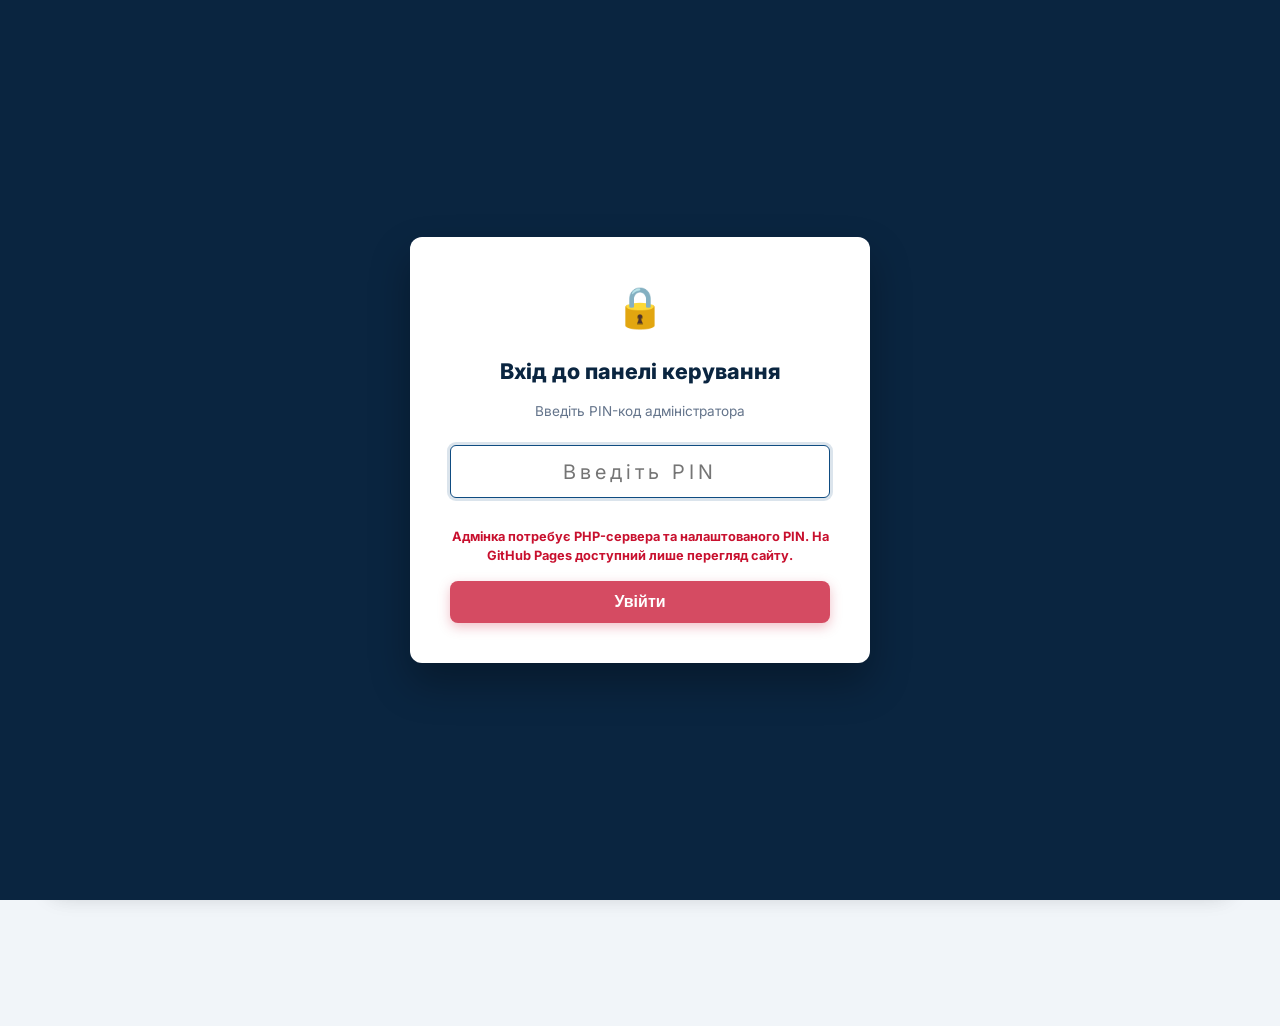
==== admin/index.html @ 30feb424 "new" ====
<!DOCTYPE html>
<html lang="uk">
<head>
  <meta charset="UTF-8">
  <meta name="robots" content="noindex, nofollow">
  <meta name="viewport" content="width=device-width, initial-scale=1.0">
  <title>Панель керування | ТОВ «ПРОФДЕЗІНФЕКЦІЯ ЗАКАРПАТТЯ»</title>
  <link rel="stylesheet" href="admin.css">
  <link href="https://fonts.googleapis.com/css2?family=Inter:wght@400;500;600;700;800&display=swap" rel="stylesheet">
</head>
<body>

  <!-- Захисний екран авторизації -->
  <div class="admin-lock-screen" id="adminLockScreen">
    <div class="lock-box">
      <div style="font-size: 2.5rem; margin-bottom: 0.5rem;">🔒</div>
      <h2 style="font-size: 1.35rem; font-weight: 800; color: var(--admin-dark); margin-bottom: 0.5rem;">
        Вхід до панелі керування
      </h2>
      <p style="font-size: 0.85rem; color: var(--admin-muted); margin-bottom: 1.5rem;">
        Введіть PIN-код адміністратора
      </p>
      <input type="password" id="adminPinInput" class="admin-input" placeholder="Введіть PIN" style="text-align: center; font-size: 1.25rem; letter-spacing: 0.2em; margin-bottom: 1rem;" autofocus>
      <p id="adminPinError" style="display: none; color: var(--admin-danger); font-size: 0.8rem; font-weight: 700; margin-bottom: 1rem;">
        Невірний PIN-код! Спробуйте ще раз.
      </p>
      <button type="button" id="adminLoginBtn" class="save-btn" style="width: 100%; justify-content: center;">
        Увійти
      </button>
    </div>
  </div>

  <!-- Верхній рядок адмінки -->
  <header class="admin-header">
    <div class="admin-header-title">
      <img src="../logo.png" alt="Логотип" style="width: 38px; height: 38px; border-radius: 50%; object-fit: contain; box-shadow: 0 2px 6px rgba(0,0,0,0.25);">
      <span>ПРОФДЕЗІНФЕКЦІЯ ЗАКАРПАТТЯ</span>
      <span class="admin-badge">Панель керування</span>
    </div>
    <div class="admin-nav">
      <a href="../index.html" target="_blank">🌐 Відкрити сайт</a>
      <button type="button" id="adminLogoutBtn">Вийти</button>
    </div>
  </header>

  <!-- Основний контейнер -->
  <div class="admin-container">
    <div class="admin-tabs">
      <button class="tab-btn active" data-tab="tab-contacts">📞 Контакти та Реквізити</button>
      <button class="tab-btn" data-tab="tab-socials">💬 Соцмережі та Месенджери</button>
      <button class="tab-btn" data-tab="tab-home">✨ Головна / Довіра</button>
      <button class="tab-btn" data-tab="tab-services">🛠️ Послуги</button>
      <button class="tab-btn" data-tab="tab-products">📦 Товари</button>
      <button class="tab-btn" data-tab="tab-orders">📥 Заявки <span class="tab-count" id="ordersNewCount" hidden>0</span></button>
      <button class="tab-btn" data-tab="tab-telegram">✈️ Telegram-бот</button>
      <button class="tab-btn" data-tab="tab-security">🔐 Безпека</button>
    </div>

    <!-- Вкладка 1: Контакти та Реквізити -->
    <div class="tab-content active" id="tab-contacts">
      <div class="admin-card">
        <div class="admin-card-title">Офіційні реквізити компанії</div>
        <div class="form-grid">
          <div>
            <label class="admin-label">Назва компанії (укр):</label>
            <input type="text" id="c_name" class="admin-input">
          </div>
          <div>
            <label class="admin-label">Міжнародна назва (англ):</label>
            <input type="text" id="c_nameEn" class="admin-input">
          </div>
          <div>
            <label class="admin-label">Код ЄДРПОУ:</label>
            <input type="text" id="c_edrpou" class="admin-input">
          </div>
          <div>
            <label class="admin-label">Виписка з ЄДР:</label>
            <input type="text" id="c_extract" class="admin-input">
          </div>
          <div>
            <label class="admin-label">Керівник (Директор):</label>
            <input type="text" id="c_director" class="admin-input">
          </div>
          <div>
            <label class="admin-label">Регіон діяльності:</label>
            <input type="text" id="c_region" class="admin-input">
          </div>
          <div class="form-group-full">
            <label class="admin-label">Юридична та фактична адреса:</label>
            <input type="text" id="c_address" class="admin-input">
          </div>
        </div>
      </div>

      <div class="admin-card">
        <div class="admin-card-title">Телефони та зв'язок</div>
        <div class="form-grid">
          <div>
            <label class="admin-label">Основний номер телефону (гаряча лінія):</label>
            <input type="text" id="c_phone1" class="admin-input">
          </div>
          <div>
            <label class="admin-label">Додатковий номер телефону:</label>
            <input type="text" id="c_phone2" class="admin-input">
          </div>
          <div>
            <label class="admin-label">Офіційний Email:</label>
            <input type="email" id="c_email" class="admin-input">
          </div>
          <div>
            <label class="admin-label">Графік роботи:</label>
            <input type="text" id="c_workHours" class="admin-input">
          </div>
        </div>
      </div>
    </div>

    <!-- Вкладка 2: Соцмережі та Месенджери -->
    <div class="tab-content" id="tab-socials">
      <div class="admin-card">
        <div class="admin-card-title">Посилання для швидкого зв'язку (Месенджери)</div>
        <p style="font-size: 0.85rem; color: var(--admin-muted); margin-bottom: 1.5rem;">
          Ці посилання використовуються в плаваючих кнопках сайту, шапці та контактних блоках.
        </p>
        <div class="form-grid">
          <div>
            <label class="admin-label">Viber (формат посилання або номер):</label>
            <input type="text" id="s_viber" class="admin-input" placeholder="viber://chat?number=%2B380677447749">
          </div>
          <div>
            <label class="admin-label">Telegram (посилання на чат або контакт):</label>
            <input type="text" id="s_telegram" class="admin-input" placeholder="https://t.me/+380677447749">
          </div>
          <div>
            <label class="admin-label">WhatsApp (посилання wa.me):</label>
            <input type="text" id="s_whatsapp" class="admin-input" placeholder="https://wa.me/380677447749">
          </div>
          <div>
            <label class="admin-label">Facebook сторінка:</label>
            <input type="text" id="s_facebook" class="admin-input" placeholder="https://facebook.com/...">
          </div>
          <div class="form-group-full">
            <label class="admin-label">Instagram профіль:</label>
            <input type="text" id="s_instagram" class="admin-input" placeholder="https://instagram.com/...">
          </div>
        </div>
      </div>
    </div>

    <!-- Вкладка 3: Послуги -->
    <div class="tab-content" id="tab-home">
      <div class="admin-card">
        <div class="admin-card-title">Блок «Нам довіряють» на головній</div>
        <p class="admin-help">Тут краще показувати факти: стандарти, географію, документи та категорії клієнтів. Не додавайте логотипи чи назви клієнтів без їхньої згоди.</p>
        <div class="form-grid">
          <div>
            <label class="admin-label">Надзаголовок:</label>
            <input type="text" id="t_eyebrow" class="admin-input">
          </div>
          <div>
            <label class="admin-label">Заголовок:</label>
            <input type="text" id="t_title" class="admin-input">
          </div>
          <div class="form-group-full">
            <label class="admin-label">Підзаголовок:</label>
            <textarea id="t_subtitle" class="admin-textarea" rows="2"></textarea>
          </div>
        </div>
      </div>
      <div class="admin-card">
        <div class="admin-card-title">Переваги / підтвердження довіри</div>
        <div id="trustListContainer"></div>
        <button type="button" class="add-item-btn" onclick="addNewTrustItem()">+ Додати пункт</button>
      </div>
    </div>

    <!-- Вкладка 3: Послуги -->
    <div class="tab-content" id="tab-services">
      <div class="admin-card">
        <div class="admin-card-title">Редагування послуг</div>
        <p class="admin-label">Зміни застосовуються до наявних карток за їх ID. Нові картки й докладні сторінки потребують змін у HTML; додавання запису тут саме по собі їх не створює.</p>
        <div id="servicesListContainer"></div>
        <button type="button" class="add-item-btn" onclick="addNewService()">+ Додати нову послугу</button>
      </div>
    </div>

    <!-- Вкладка 4: Товари -->
    <div class="tab-content" id="tab-products">
      <div class="admin-card">
        <div class="admin-card-title">Редагування товарів та обладнання</div>
        <p class="admin-label">Зміни застосовуються до наявних карток за їх ID. Додавання чи видалення записів потребує відповідних змін у HTML-картках сайту.</p>
        <div id="productsListContainer"></div>
        <button type="button" class="add-item-btn" onclick="addNewProduct()">+ Додати новий товар</button>
      </div>
    </div>

    <div class="tab-content" id="tab-orders">
      <div class="admin-card">
        <div class="orders-heading">
          <div>
            <div class="admin-card-title" style="margin-bottom: 0.35rem; border: 0; padding: 0;">Заявки з сайту</div>
            <p class="admin-help" id="ordersSummary">Завантаження заявок…</p>
          </div>
          <button type="button" class="download-btn" id="ordersRefreshBtn">↻ Оновити</button>
        </div>
        <div id="ordersContainer" class="orders-container"></div>
      </div>
    </div>

    <div class="tab-content" id="tab-telegram">
      <div class="admin-card">
        <div class="admin-card-title">Сповіщення про нові заявки в Telegram</div>
        <p class="admin-help">Після налаштування кожна нова заявка одночасно збережеться в адмінці та надійде в обраний чат Telegram. Токен зберігається окремо на PHP-сервері й не потрапляє в публічний файл сайту.</p>
        <div class="form-grid">
          <div>
            <label class="admin-label">Токен бота:</label>
            <input type="password" id="tg_botToken" class="admin-input" placeholder="123456:ABC-DEF…" autocomplete="new-password">
          </div>
          <div>
            <label class="admin-label">Chat ID / ID групи:</label>
            <input type="text" id="tg_chatId" class="admin-input" placeholder="Наприклад: -1001234567890">
          </div>
        </div>
        <div class="telegram-actions">
          <button type="button" id="telegramSaveBtn" class="save-btn">Зберегти Telegram</button>
          <span id="telegramStatus" class="admin-help"></span>
        </div>
        <ol class="admin-steps">
          <li>Створіть бота через <strong>@BotFather</strong> та скопіюйте токен.</li>
          <li>Додайте бота в особистий чат або групу й надішліть йому будь-яке повідомлення.</li>
          <li>Вставте токен і Chat ID сюди та натисніть «Зберегти Telegram».</li>
        </ol>
      </div>
    </div>

    <div class="tab-content" id="tab-security">
      <div class="admin-card">
        <div class="admin-card-title">Зміна PIN-коду адмінки</div>
        <p class="admin-help">Для захисту заявок використовуйте унікальний PIN щонайменше з 6 цифр. Сервер зберігає лише його хеш.</p>
        <div class="form-grid">
          <div>
            <label class="admin-label">Новий PIN:</label>
            <input type="password" id="newAdminPin" class="admin-input" inputmode="numeric" autocomplete="new-password" placeholder="Мінімум 6 цифр">
          </div>
          <div>
            <label class="admin-label">Повторіть PIN:</label>
            <input type="password" id="confirmAdminPin" class="admin-input" inputmode="numeric" autocomplete="new-password" placeholder="Повторіть PIN">
          </div>
        </div>
        <div class="telegram-actions">
          <button type="button" id="changePinBtn" class="save-btn">Оновити PIN</button>
          <span id="pinStatus" class="admin-help"></span>
        </div>
      </div>
    </div>

    <!-- Нижня плаваюча панель збереження -->
    <div class="admin-action-bar">
      <div class="admin-save-actions">
        <button type="button" id="adminSaveBtn" class="save-btn">💾 Зберегти зміни</button>
        <button type="button" id="adminDownloadBtn" class="download-btn">📥 Завантажити JSON</button>
        <span id="adminSaveState" class="save-state">Усі зміни збережені</span>
      </div>
      <div>
        <button type="button" id="adminResetBtn" style="background: none; border: none; color: var(--admin-danger); font-weight: 600; cursor: pointer;">
          Скинути кеш
        </button>
      </div>
    </div>
  </div>

  <script src="admin.js"></script>
</body>
</html>
---- admin/admin.css ----
/* ==========================================================================
   Адмін-панель для ТОВ «ПРОФДЕЗІНФЕКЦІЯ ЗАКАРПАТТЯ»
   Стилі інтерфейсу адміністратора
   ========================================================================== */

:root {
  --admin-primary: #0F4C81;
  --admin-dark: #0A2540;
  --admin-accent: #C8102E;
  --admin-danger: #C8102E;
  --admin-bg: #F1F5F9;
  --admin-card: #FFFFFF;
  --admin-border: #CBD5E1;
  --admin-text: #1E293B;
  --admin-muted: #64748B;
  --radius: 12px;
}

body {
  font-family: 'Inter', -apple-system, sans-serif;
  background-color: var(--admin-bg);
  color: var(--admin-text);
  margin: 0;
  padding: 0;
  line-height: 1.5;
}

.admin-header {
  background: var(--admin-dark);
  color: #FFFFFF;
  padding: 0.8rem 2rem;
  display: flex;
  justify-content: space-between;
  align-items: center;
  box-shadow: 0 2px 10px rgba(0,0,0,0.15);
}

.admin-header-title {
  font-size: 1.25rem;
  font-weight: 800;
  display: flex;
  align-items: center;
  gap: 0.75rem;
}

.admin-badge {
  background: var(--admin-accent);
  color: #FFFFFF;
  font-size: 0.7rem;
  font-weight: 800;
  padding: 0.2rem 0.6rem;
  border-radius: 99px;
  text-transform: uppercase;
}

.admin-nav {
  display: flex;
  gap: 0.75rem;
}

.admin-nav a, .admin-nav button {
  color: #E2E8F0;
  text-decoration: none;
  font-size: 0.875rem;
  font-weight: 600;
  padding: 0.4rem 0.8rem;
  border-radius: 6px;
  background: rgba(255,255,255,0.08);
  border: none;
  cursor: pointer;
  transition: all 0.2s;
}

.admin-nav a:hover, .admin-nav button:hover {
  background: var(--admin-accent);
  color: #fff;
}

.admin-container {
  max-width: 1180px;
  margin: 1.25rem auto 2rem;
  padding: 0 1.5rem;
}

/* Tabs */
.admin-tabs {
  display: flex;
  gap: 0.5rem;
  margin-bottom: 1rem;
  border-bottom: 1px solid #E2E8F0;
  padding: 0.35rem;
  background: rgba(255, 255, 255, 0.72);
  border-radius: var(--radius);
  overflow-x: auto;
}

.tab-btn {
  min-height: 40px;
  padding: 0.5rem 0.85rem;
  background: transparent;
  border: 1px solid transparent;
  border-radius: 8px;
  font-weight: 700;
  color: var(--admin-muted);
  cursor: pointer;
  display: flex;
  align-items: center;
  gap: 0.5rem;
  transition: all 0.2s;
  white-space: nowrap;
}

.tab-btn.active {
  background: var(--admin-primary);
  color: #FFFFFF;
  border-color: var(--admin-primary);
}

.tab-btn:hover:not(.active) { background: #F1F5F9; color: var(--admin-primary); }

.tab-content {
  display: none;
}

.tab-content.active {
  display: block;
}

/* Cards */
.admin-card {
  background: #FFFFFF;
  border-radius: var(--radius);
  border: 1px solid #E2E8F0;
  box-shadow: 0 8px 20px rgba(15, 35, 55, 0.045);
  padding: 1.5rem;
  margin-bottom: 1rem;
}

.admin-card-title {
  font-size: 1.2rem;
  font-weight: 800;
  color: var(--admin-primary);
  margin-bottom: 1.25rem;
  display: flex;
  align-items: center;
  gap: 0.5rem;
  border-bottom: 1px solid #F1F5F9;
  padding-bottom: 0.75rem;
}

.form-grid {
  display: grid;
  grid-template-columns: 1fr 1fr;
  gap: 1rem;
}

.form-group-full {
  grid-column: 1 / -1;
}

.admin-label {
  display: block;
  font-size: 0.85rem;
  font-weight: 700;
  color: var(--admin-text);
  margin-bottom: 0.35rem;
}

.admin-help {
  font-size: 0.875rem;
  color: var(--admin-muted);
  line-height: 1.55;
  margin: 0 0 1.25rem;
}

.tab-count {
  display: inline-grid;
  place-items: center;
  min-width: 1.25rem;
  height: 1.25rem;
  padding: 0 0.25rem;
  border-radius: 99px;
  background: #DC2626;
  color: #fff;
  font-size: 0.7rem;
}

.orders-heading, .telegram-actions {
  display: flex;
  justify-content: space-between;
  align-items: center;
  gap: 1rem;
}

.orders-container { overflow-x: auto; }

.orders-table {
  width: 100%;
  border-collapse: collapse;
  min-width: 760px;
  font-size: 0.85rem;
}

.orders-table th, .orders-table td {
  padding: 0.85rem 0.7rem;
  border-bottom: 1px solid #E2E8F0;
  text-align: left;
  vertical-align: top;
}

.orders-table th { color: var(--admin-muted); font-size: 0.75rem; text-transform: uppercase; }
.orders-table tr.is-new { background: #ECFDF5; }
.order-client { font-weight: 800; color: var(--admin-dark); }
.order-meta { color: var(--admin-muted); margin-top: 0.2rem; }
.order-status { padding: 0.45rem 0.5rem; font: inherit; border: 1px solid var(--admin-border); border-radius: 6px; background: #fff; }
.empty-orders { padding: 2rem; text-align: center; color: var(--admin-muted); background: #F8FAFC; border-radius: 8px; }
.telegram-actions { margin-top: 1.25rem; justify-content: flex-start; }
.admin-steps { color: var(--admin-muted); font-size: 0.875rem; line-height: 1.75; padding-left: 1.25rem; margin: 1.5rem 0 0; }

.admin-input, .admin-textarea {
  width: 100%;
  box-sizing: border-box;
  min-height: 42px;
  padding: 0.65rem 0.8rem;
  border: 1.5px solid var(--admin-border);
  border-radius: 6px;
  font-size: 0.95rem;
  color: var(--admin-text);
  background: #F8FAFC;
  transition: all 0.2s;
}

.admin-input:focus, .admin-textarea:focus {
  border-color: var(--admin-primary);
  background: #FFFFFF;
  outline: none;
  box-shadow: 0 0 0 3px rgba(15, 76, 129, 0.15);
}

/* Save Bar */
.admin-action-bar {
  position: sticky;
  bottom: 1rem;
  background: #FFFFFF;
  border: 1px solid #CBD5E1;
  box-shadow: 0 10px 25px rgba(0,0,0,0.15);
  border-radius: var(--radius);
  padding: 0.8rem 1rem;
  display: flex;
  justify-content: space-between;
  align-items: center;
  z-index: 100;
  margin-top: 2rem;
}

.save-btn {
  background: var(--admin-accent);
  color: #FFFFFF;
  font-weight: 800;
  font-size: 1rem;
  min-height: 42px;
  padding: 0.65rem 1rem;
  border-radius: 8px;
  border: none;
  cursor: pointer;
  box-shadow: 0 4px 12px rgba(200, 16, 46, 0.35);
  transition: all 0.2s;
  display: inline-flex;
  align-items: center;
  gap: 0.5rem;
}

.save-btn:hover {
  background: var(--admin-danger);
  transform: translateY(-2px);
}

.download-btn {
  background: var(--admin-primary);
  color: #FFFFFF;
  font-weight: 700;
  font-size: 0.9rem;
  min-height: 42px;
  padding: 0.65rem 1rem;
  border-radius: 8px;
  border: none;
  cursor: pointer;
  transition: all 0.2s;
}

.download-btn:hover {
  background: #0A3258;
}

/* Item row list for services/products */
.item-edit-row {
  border: 1px solid #E2E8F0;
  background: #F8FAFC;
  border-radius: 8px;
  padding: 1rem;
  margin-bottom: 1rem;
  position: relative;
}

.item-delete-btn {
  position: absolute;
  top: 1rem;
  right: 1rem;
  background: #FEE2E2;
  color: var(--admin-danger);
  border: none;
  padding: 0.35rem 0.75rem;
  border-radius: 4px;
  cursor: pointer;
  font-weight: 700;
  font-size: 0.8rem;
}

.item-delete-btn:hover {
  background: var(--admin-danger);
  color: #fff;
}

.add-item-btn {
  background: #EBF4FC;
  color: var(--admin-primary);
  border: 2px dashed var(--admin-primary);
  width: 100%;
  min-height: 42px;
  padding: 0.65rem;
  border-radius: 8px;
  font-weight: 700;
  cursor: pointer;
  transition: all 0.2s;
}

.add-item-btn:hover {
  background: var(--admin-primary);
  color: #fff;
}

/* Login overlay */
.admin-lock-screen {
  position: fixed;
  inset: 0;
  background: var(--admin-dark);
  z-index: 9999;
  display: flex;
  align-items: center;
  justify-content: center;
}

.lock-box {
  background: #FFFFFF;
  padding: 2.5rem;
  border-radius: 12px;
  width: 100%;
  max-width: 380px;
  text-align: center;
  box-shadow: 0 20px 40px rgba(0,0,0,0.3);
}

.admin-save-actions { display: flex; align-items: center; gap: 0.6rem; flex-wrap: wrap; }
.save-state { color: var(--admin-muted); font-size: 0.8rem; font-weight: 600; }
.save-state::before { content: '●'; color: var(--admin-accent); margin-right: 0.35rem; }
.save-state[data-state="dirty"]::before { color: #F59E0B; }
.save-state[data-state="saving"]::before { color: var(--admin-primary); }
.save-state[data-state="local"]::before { color: #F59E0B; }
.save-btn:disabled { cursor: wait; opacity: 0.75; transform: none; }

@media (max-width: 768px) {
  .form-grid { grid-template-columns: 1fr; }
  .admin-action-bar { flex-direction: column; gap: 1rem; }
  .admin-save-actions { width: 100%; }
  .admin-save-actions .save-btn, .admin-save-actions .download-btn { flex: 1; }
  .orders-heading { align-items: flex-start; flex-direction: column; }
}

/* Keep the admin usable on narrow screens and above the save toolbar. */
.admin-header, .admin-header-title, .admin-nav { min-width: 0; }
.admin-header-title { flex-wrap: wrap; }
.admin-header-title > span { overflow-wrap: anywhere; }
.admin-header-title img { flex-shrink: 0; }
.form-grid > * { min-width: 0; }
.admin-input { min-width: 0; font: inherit; }
textarea.admin-input { line-height: 1.5; }
.item-edit-row { padding-top: 3.5rem; }
#ordersContainer { overflow-x: auto; }
.admin-lock-screen { padding: 1rem; overflow-y: auto; }
.lock-box { max-height: calc(100dvh - 2rem); overflow-y: auto; }
@media (max-width: 768px) {
  .admin-header { flex-direction: column; align-items: stretch; gap: 0.75rem; padding: 1rem; }
  .admin-header-title { font-size: 1rem; gap: 0.5rem; }
  .admin-header-title > span:first-of-type { flex: 1; }
  .admin-badge { display: none; }
  .admin-nav { display: flex; justify-content: space-between; gap: 0.75rem; }
  .admin-container { padding: 1rem 1rem 13rem; }
  .admin-card { padding: 1.25rem 1rem; }
  .admin-action-bar { left: 1rem; right: 1rem; bottom: 0.5rem; padding: 0.75rem; gap: 0.5rem; }
  .admin-tabs { max-width: 100%; }
  .admin-input { font-size: 16px; min-height: 44px; }
}
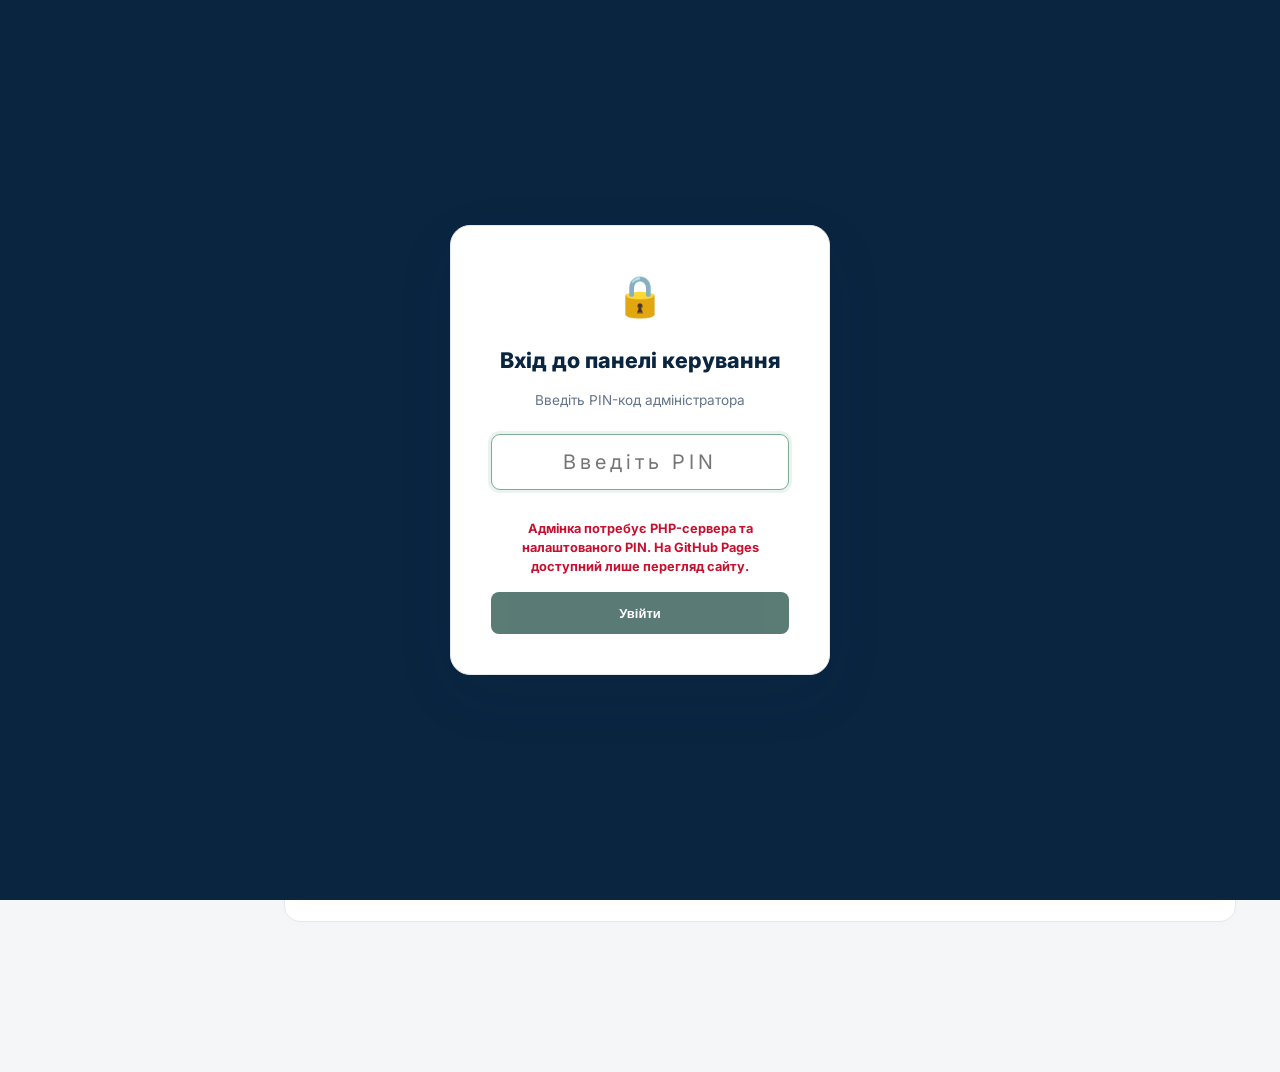
==== commit 627a8a61: "up" ====
--- a/admin/index.html
+++ b/admin/index.html
@@ -5,7 +5,7 @@
   <meta name="robots" content="noindex, nofollow">
   <meta name="viewport" content="width=device-width, initial-scale=1.0">
   <title>Панель керування | ТОВ «ПРОФДЕЗІНФЕКЦІЯ ЗАКАРПАТТЯ»</title>
-  <link rel="stylesheet" href="admin.css">
+  <link rel="stylesheet" href="admin.css?v=20261019-13">
   <link href="https://fonts.googleapis.com/css2?family=Inter:wght@400;500;600;700;800&display=swap" rel="stylesheet">
 </head>
 <body>
@@ -45,10 +45,14 @@
 
   <!-- Основний контейнер -->
   <div class="admin-container">
+    <section class="admin-page-intro">
+      <div><p class="admin-eyebrow">NEMYO.COM.UA / ПАНЕЛЬ КЕРУВАННЯ</p><h1 id="adminPageTitle">Контакти та реквізити</h1><p id="adminPageDescription">Контактні дані та інформація про вашу компанію.</p></div>
+      <a class="admin-preview-link" href="../index.html" target="_blank" rel="noopener">Переглянути сайт ↗</a>
+    </section>
     <div class="admin-tabs">
       <button class="tab-btn active" data-tab="tab-contacts">📞 Контакти та Реквізити</button>
       <button class="tab-btn" data-tab="tab-socials">💬 Соцмережі та Месенджери</button>
-      <button class="tab-btn" data-tab="tab-home">✨ Головна / Довіра</button>
+      <button class="tab-btn" data-tab="tab-home">⌂ Головна</button>
       <button class="tab-btn" data-tab="tab-services">🛠️ Послуги</button>
       <button class="tab-btn" data-tab="tab-products">📦 Товари</button>
       <button class="tab-btn" data-tab="tab-orders">📥 Заявки <span class="tab-count" id="ordersNewCount" hidden>0</span></button>
@@ -142,6 +146,7 @@
           <div class="form-group-full">
             <label class="admin-label">Instagram профіль:</label>
             <input type="text" id="s_instagram" class="admin-input" placeholder="https://instagram.com/...">
+          </div><div><label class="admin-label">TikTok профіль:</label><input type="text" id="s_tiktok" class="admin-input" placeholder="https://tiktok.com/@...">
           </div>
         </div>
       </div>
@@ -149,36 +154,26 @@
 
     <!-- Вкладка 3: Послуги -->
     <div class="tab-content" id="tab-home">
-      <div class="admin-card">
-        <div class="admin-card-title">Блок «Нам довіряють» на головній</div>
-        <p class="admin-help">Тут краще показувати факти: стандарти, географію, документи та категорії клієнтів. Не додавайте логотипи чи назви клієнтів без їхньої згоди.</p>
-        <div class="form-grid">
-          <div>
-            <label class="admin-label">Надзаголовок:</label>
-            <input type="text" id="t_eyebrow" class="admin-input">
-          </div>
-          <div>
-            <label class="admin-label">Заголовок:</label>
-            <input type="text" id="t_title" class="admin-input">
-          </div>
-          <div class="form-group-full">
-            <label class="admin-label">Підзаголовок:</label>
-            <textarea id="t_subtitle" class="admin-textarea" rows="2"></textarea>
-          </div>
-        </div>
-      </div>
-      <div class="admin-card">
-        <div class="admin-card-title">Переваги / підтвердження довіри</div>
-        <div id="trustListContainer"></div>
-        <button type="button" class="add-item-btn" onclick="addNewTrustItem()">+ Додати пункт</button>
-      </div>
+      <div class="admin-card"><div class="admin-card-title">Перший екран головної сторінки</div>
+      <p class="admin-help">Поточні тексти завантажено з головної сторінки. У заголовку можна використовувати &lt;span&gt; для виділення тексту.</p>
+      <div class="form-grid">
+      <div class="form-group-full"><label class="admin-label" for="h_title">Заголовок</label><textarea id="h_title" class="admin-textarea" rows="3"></textarea></div>
+      <div class="form-group-full"><label class="admin-label" for="h_desc">Опис</label><textarea id="h_desc" class="admin-textarea" rows="4"></textarea></div>
+      <div><label class="admin-label" for="h_badge">Текст над заголовком</label><input id="h_badge" class="admin-input"></div>
+      <div><label class="admin-label" for="h_tag">Позначка стандарту</label><input id="h_tag" class="admin-input"></div></div></div>
+      <div class="admin-card"><div class="admin-card-title">Три показники під заголовком</div><div id="homeStatsContainer" class="form-grid"></div></div>
+      <div class="admin-card"><div class="admin-card-title">Фотослайдер виконаних робіт</div><p class="admin-help">Завантажуйте фото, змінюйте підписи та порядок слайдів. Перше фото відкривається першим. Зміни з’являться на сайті після збереження.</p><div id="homeSlidesContainer" class="media-editor-list"></div></div>
+      <div class="admin-card"><div class="admin-card-title">Виконані об’єкти та кейси в Закарпатті</div><p class="admin-help">Заголовок розділу та картки виконаних робіт. Поточні кейси вже завантажено з сайту.</p>
+      <div class="form-grid"><label class="admin-label">Надзаголовок<input id="casesTag" class="admin-input"></label><label class="admin-label">Заголовок<input id="casesTitle" class="admin-input"></label><label class="admin-label form-group-full">Опис розділу<textarea id="casesSubtitle" class="admin-textarea" rows="3"></textarea></label></div><div id="homeCasesContainer"></div><button type="button" id="addHomeCase" class="add-item-btn">+ Додати кейс</button></div>
+      <div class="admin-card"><div class="admin-card-title">Сертифікати та свідоцтва</div><p class="admin-help">Замінюйте фотографії, редагуйте назви й реквізити документів. Додайте сертифікат або приберіть його з сайту. Після редагування збережіть зміни.</p><div class="form-grid"><label class="admin-label">Заголовок блоку<input id="certificatesTitle" class="admin-input"></label><label class="admin-label">Опис блоку<input id="certificatesDescription" class="admin-input"></label></div><div id="certificatesContainer" class="media-editor-list"></div><button type="button" id="addCertificate" class="add-item-btn">+ Додати сертифікат</button></div>
     </div>
 
     <!-- Вкладка 3: Послуги -->
     <div class="tab-content" id="tab-services">
       <div class="admin-card">
         <div class="admin-card-title">Редагування послуг</div>
-        <p class="admin-label">Зміни застосовуються до наявних карток за їх ID. Нові картки й докладні сторінки потребують змін у HTML; додавання запису тут саме по собі їх не створює.</p>
+        <p class="admin-help">Картки на головній редагуються у верхніх полях. Розкрийте «Увесь блок послуги», щоб змінити всі тексти, ціни, умови й фото на сторінці послуг. Поточний вміст сайту вже завантажений. Після редагування натисніть «Зберегти зміни».</p>
+        <div class="service-search-bar"><label for="serviceSearch">Знайти послугу</label><input id="serviceSearch" class="admin-input" type="search" placeholder="Наприклад: озонація або асенізація"><span id="serviceSearchCount" role="status"></span></div>
         <div id="servicesListContainer"></div>
         <button type="button" class="add-item-btn" onclick="addNewService()">+ Додати нову послугу</button>
       </div>
@@ -188,7 +183,7 @@
     <div class="tab-content" id="tab-products">
       <div class="admin-card">
         <div class="admin-card-title">Редагування товарів та обладнання</div>
-        <p class="admin-label">Зміни застосовуються до наявних карток за їх ID. Додавання чи видалення записів потребує відповідних змін у HTML-картках сайту.</p>
+        <p class="admin-label">Назви, описи, ціни, наявність і характеристики змінюються у картках каталогу. Нові товари з’являються після збереження.</p>
         <div id="productsListContainer"></div>
         <button type="button" class="add-item-btn" onclick="addNewProduct()">+ Додати новий товар</button>
       </div>
@@ -269,6 +264,8 @@
     </div>
   </div>
 
-  <script src="admin.js"></script>
+  <script src="../js/service-content.js?v=20261019-13"></script>
+  <script src="service-editor.js?v=20261019-13"></script>
+  <script src="admin.js?v=20261019-13"></script>
 </body>
 </html>
--- a/admin/admin.css
+++ b/admin/admin.css
@@ -4,7 +4,7 @@
    ========================================================================== */
 
 :root {
-  --admin-primary: #0F4C81;
+  --admin-primary: #244f47;
   --admin-dark: #0A2540;
   --admin-accent: #C8102E;
   --admin-danger: #C8102E;
@@ -15,6 +15,7 @@
   --admin-muted: #64748B;
   --radius: 12px;
 }
+
 
 body {
   font-family: 'Inter', -apple-system, sans-serif;
@@ -366,7 +367,7 @@
 .save-state[data-state="dirty"]::before { color: #F59E0B; }
 .save-state[data-state="saving"]::before { color: var(--admin-primary); }
 .save-state[data-state="local"]::before { color: #F59E0B; }
-.save-btn:disabled { cursor: wait; opacity: 0.75; transform: none; }
+.save-btn:disabled { cursor: not-allowed; opacity: 0.75; transform: none; }
 
 @media (max-width: 768px) {
   .form-grid { grid-template-columns: 1fr; }
@@ -377,6 +378,16 @@
 }
 
 /* Keep the admin usable on narrow screens and above the save toolbar. */
+.service-editor-details { margin-top: 1rem; border-top: 1px solid #e2e8f0; padding-top: 1rem; }
+.item-edit-row.service-row { padding-top: 1rem; }
+.service-row-title { cursor: pointer; font-size: 1rem; font-weight: 700; line-height: 1.5; padding-right: 4.5rem; }
+.service-row[open] > .form-grid { margin-top: 2.5rem; }
+.service-editor-details summary { cursor: pointer; font-weight: 700; line-height: 1.5; }
+.service-editor-fields { display: grid; gap: 1rem; margin-top: 1rem; }
+.service-editor-fields textarea { display: block; width: 100%; margin-top: .4rem; font: inherit; }
+.service-image-editor { display: grid; gap: .65rem; padding: 1rem; border: 1px solid #e2e8f0; border-radius: 12px; margin-bottom: 1rem; min-width: 0; }
+.service-image-editor img { width: 100%; max-width: 320px; max-height: 180px; object-fit: cover; border-radius: 8px; }
+.service-image-editor input[type=file] { max-width: 100%; }
 .admin-header, .admin-header-title, .admin-nav { min-width: 0; }
 .admin-header-title { flex-wrap: wrap; }
 .admin-header-title > span { overflow-wrap: anywhere; }
@@ -400,3 +411,109 @@
   .admin-tabs { max-width: 100%; }
   .admin-input { font-size: 16px; min-height: 44px; }
 }
+
+/* Workspace layout */
+* { box-sizing: border-box; }
+[hidden] { display: none !important; }
+body { background: #f5f6f8; font-size: 14px; }
+.admin-header { position: sticky; top: 0; z-index: 110; min-height: 72px; background: #fff; color: #172b35; border-bottom: 1px solid #e5e9ed; box-shadow: none; padding: 16px 28px; }
+.admin-header-title { font-size: 14px; font-weight: 750; letter-spacing: -.2px; }
+.admin-badge { background: #edf4f1; color: #386858; text-transform: none; font-weight: 600; }
+.admin-nav a,.admin-nav button { background: #f3f5f7; color: #4d606b; border: 1px solid #e5e9ed; min-height: 38px; }
+.admin-nav a:hover,.admin-nav button:hover { background: #edf4f1; color: #244f47; }
+.admin-container { max-width: 1200px; margin: 0 24px 0 264px; padding: 30px 20px 130px; }
+.admin-tabs { position: fixed; left: 24px; top: 102px; bottom: 30px; width: 216px; display: flex; flex-direction: column; gap: 6px; padding: 14px 10px; overflow: auto; background: #fff; border: 1px solid #e5e9ed; border-radius: 16px; }
+.admin-tabs::before { content: 'РОБОЧИЙ ПРОСТІР'; color: #94a1ab; font-size: 10px; letter-spacing: 1.2px; font-weight: 700; padding: 8px 12px 16px; }
+.tab-btn { width: 100%; min-height: 46px; padding: 12px; justify-content: flex-start; font: inherit; font-weight: 550; font-size: 12px; border-radius: 10px; color: #667681; white-space: normal; text-align: left; }
+.tab-btn.active { background: #eaf3ee; color: #244f47; border-color: transparent; font-weight: 700; box-shadow: inset 3px 0 #427761; }
+.tab-btn:hover:not(.active) { background: #f5f7f8; color: #244f47; }
+.admin-page-intro { display: flex; justify-content: space-between; align-items: center; gap: 20px; margin-bottom: 26px; }
+.admin-eyebrow { margin: 0 0 9px; font-size: 10px; font-weight: 700; letter-spacing: 1.1px; color: #8b99a4; }
+.admin-page-intro h1 { font-size: clamp(24px,2.4vw,32px); margin: 0 0 7px; letter-spacing: -1px; font-weight: 750; line-height: 1.2; }
+#adminPageDescription { margin: 0; color: #7b8994; font-size: 13px; }
+.admin-preview-link { flex-shrink: 0; text-decoration: none; color: #52666e; font-weight: 600; padding: 10px 14px; background: #fff; border: 1px solid #e3e8ec; border-radius: 9px; font-size: 12px; }
+.admin-card { border-color: #e5e9ed; border-radius: 16px; box-shadow: 0 3px 8px #172b3503; padding: 26px; margin-bottom: 20px; }
+.admin-card-title { color: #263e49; font-size: 16px; font-weight: 650; margin-bottom: 20px; border: 0; padding: 0; }
+.admin-help { font-size: 12px; color: #84919a; line-height: 1.7; }
+.form-grid { gap: 18px 22px; }
+.admin-label { font-weight: 550; font-size: 12px; color: #596b76; margin-bottom: 7px; }
+.admin-input,.admin-textarea { background: #fff; border: 1px solid #dfe6ea; border-radius: 9px; padding: 11px 13px; min-height: 44px; font: inherit; font-size: 13px; line-height: 1.6; }
+.admin-input:focus,.admin-textarea:focus { border-color: #7eab98; box-shadow: 0 0 0 3px #eaf3ee; }
+.admin-input[readonly] { color: #929da5; background: #f6f8fa; }
+.admin-action-bar { position: fixed; left: 284px; right: 44px; bottom: 20px; margin: 0; padding: 12px 16px; border-color: #e0e7eb; border-radius: 13px; box-shadow: 0 8px 30px #24344210; background: #fffffff2; backdrop-filter: blur(12px); }
+.save-btn { background: #244f47; font-size: 13px; font-weight: 600; box-shadow: none; padding: 10px 18px; }
+.save-btn:hover { background: #183e36; transform: none; }
+.download-btn { background: #f2f5f7; color: #526873; font-size: 12px; border: 1px solid #e2e7eb; padding: 10px 14px; }
+.download-btn:hover { background: #eaf0f3; }
+.save-state { font-size: 11px; }
+.item-edit-row { background: #fff; border-radius: 12px; }
+.item-edit-row.service-row { padding: 0; overflow: hidden; margin-bottom: 12px; border-color: #e5e9ed; }
+.service-row-title { display: flex; align-items: center; gap: 14px; padding: 16px 44px 16px 16px; list-style: none; position: relative; }
+.service-row-title::-webkit-details-marker { display: none; }
+.service-row-title::after { content: '+'; position: absolute; right: 19px; color: #8798a3; font-size: 23px; font-weight: 400; }
+.service-row[open]>.service-row-title::after { content: '−'; }
+.service-row[open]>.service-row-title { background: #f6f9f7; border-bottom: 1px solid #e5eeea; }
+.service-row[open]>.form-grid { padding: 24px; margin-top: 0; }
+.service-summary-photo { width: 56px; height: 48px; object-fit: cover; border-radius: 8px; flex-shrink: 0; }
+.service-summary-copy { display: grid; gap: 5px; min-width: 0; }
+.service-summary-name { font-size: 13px; line-height: 1.5; font-weight: 650; color: #3d5460; }
+.service-summary-meta { font-size: 10px; font-weight: 400; color: #94a0a9; }
+.service-row>.item-delete-btn { position: static; margin: 18px 24px 0; float: right; font-size: 11px; font-weight: 500; border-radius: 7px; }
+.service-row:not([open])>.item-delete-btn { display: none; }
+.service-row>.service-editor-details { margin: 0; padding: 20px 24px; background: #fbfcfd; }
+.service-editor-details summary { font-size: 12px; color: #427761; }
+.service-editor-fields { grid-template-columns: 1fr 1fr; gap: 18px 22px; }
+.service-editor-fields>.service-field-long,.service-editor-fields>h4,.service-editor-fields>.service-image-editor,.service-editor-fields>.service-gallery-editor,.service-editor-fields>.add-item-btn { grid-column: 1/-1; }
+.service-editor-fields textarea { font-size: 13px; font-weight: 400; }
+.service-image-editor { background: #fff; }
+.add-item-btn { background: #f4f8f5; border: 1px dashed #b4cbbd; color: #467560; font-size: 12px; padding: 13px; }
+.service-search-bar { display: flex; gap: 12px; align-items: center; margin: 18px 0 24px; }
+.service-search-bar label { position: absolute; width: 1px; height: 1px; clip-path: inset(50%); overflow: hidden; }
+.service-search-bar input { max-width: 380px; background: #f8fafb; }
+.service-search-bar span { margin-left: auto; color: #8c9aa5; font-size: 11px; white-space: nowrap; }
+.lock-box { border: 1px solid #e5e9ed; border-radius: 20px; box-shadow: 0 20px 60px #17334315; }
+@media(max-width:1000px) {
+  .admin-tabs { width: 188px; left: 16px; }
+  .admin-container { margin-left: 216px; margin-right: 8px; padding-left: 12px; padding-right: 12px; }
+  .admin-action-bar { left: 228px; right: 20px; }
+  .admin-header-title>span:first-of-type { max-width: 300px; }
+  .admin-preview-link { display: none; }
+  .admin-save-actions { flex-wrap: wrap; }
+}
+@media(max-width:768px) {
+  .admin-header { position: relative; padding: 14px 16px; gap: 14px; }
+  .admin-header-title { font-size: 12px; }
+  .admin-nav a,.admin-nav button { min-height: 36px; font-size: 12px; }
+  .admin-container { margin: 0; padding: 22px 14px 160px; }
+  .admin-tabs { position: static; width: 100%; display: grid; grid-template-columns: 1fr 1fr; margin-bottom: 20px; padding: 8px; gap: 4px; }
+  .admin-tabs::before { display: none; }
+  .tab-btn { min-height: 44px; font-size: 11px; padding: 10px 8px; }
+  .admin-page-intro { margin-bottom: 20px; }
+  .admin-card { padding: 20px 14px; }
+  .admin-action-bar { left: 10px; right: 10px; bottom: 10px; padding: 10px; gap: 8px; }
+  .admin-save-actions { gap: 8px; }
+  .admin-action-bar>div:last-child { align-self: flex-end; }
+  .admin-input,.admin-textarea { font-size: 16px; }
+  .service-editor-fields { grid-template-columns: 1fr; }
+  .service-row[open]>.form-grid { padding: 20px 14px; }
+  .service-row>.service-editor-details { padding: 18px 14px; }
+  .service-summary-name { font-size: 12px; }
+  .service-summary-photo { width: 44px; height: 44px; }
+  .service-search-bar { flex-wrap: wrap; gap: 8px; }
+  .service-search-bar span { margin-left: 0; }
+}
+
+.admin-action-bar[hidden] { display: none; }
+
+.media-editor-list,.product-photo-editor { display:grid; grid-template-columns:repeat(auto-fit,minmax(240px,1fr)); gap:16px; }
+.media-editor-list>.add-item-btn,.product-photo-editor>.add-item-btn { grid-column:1/-1; }
+@media(max-width:600px) { .media-editor-list,.product-photo-editor { grid-template-columns:1fr; } }
+
+.service-image-editor img[hidden] { display:none; }
+
+.case-editor-row { padding:0; margin-top:16px; }
+.case-editor-row>.form-grid { padding:20px; }
+.case-editor-actions { display:flex; flex-wrap:wrap; gap:8px; padding:0 20px 20px; }
+
+.certificate-editor img { max-height:300px; object-fit:contain; background:#f4f6f7; }
+#certificatesContainer { margin-top:20px; }
